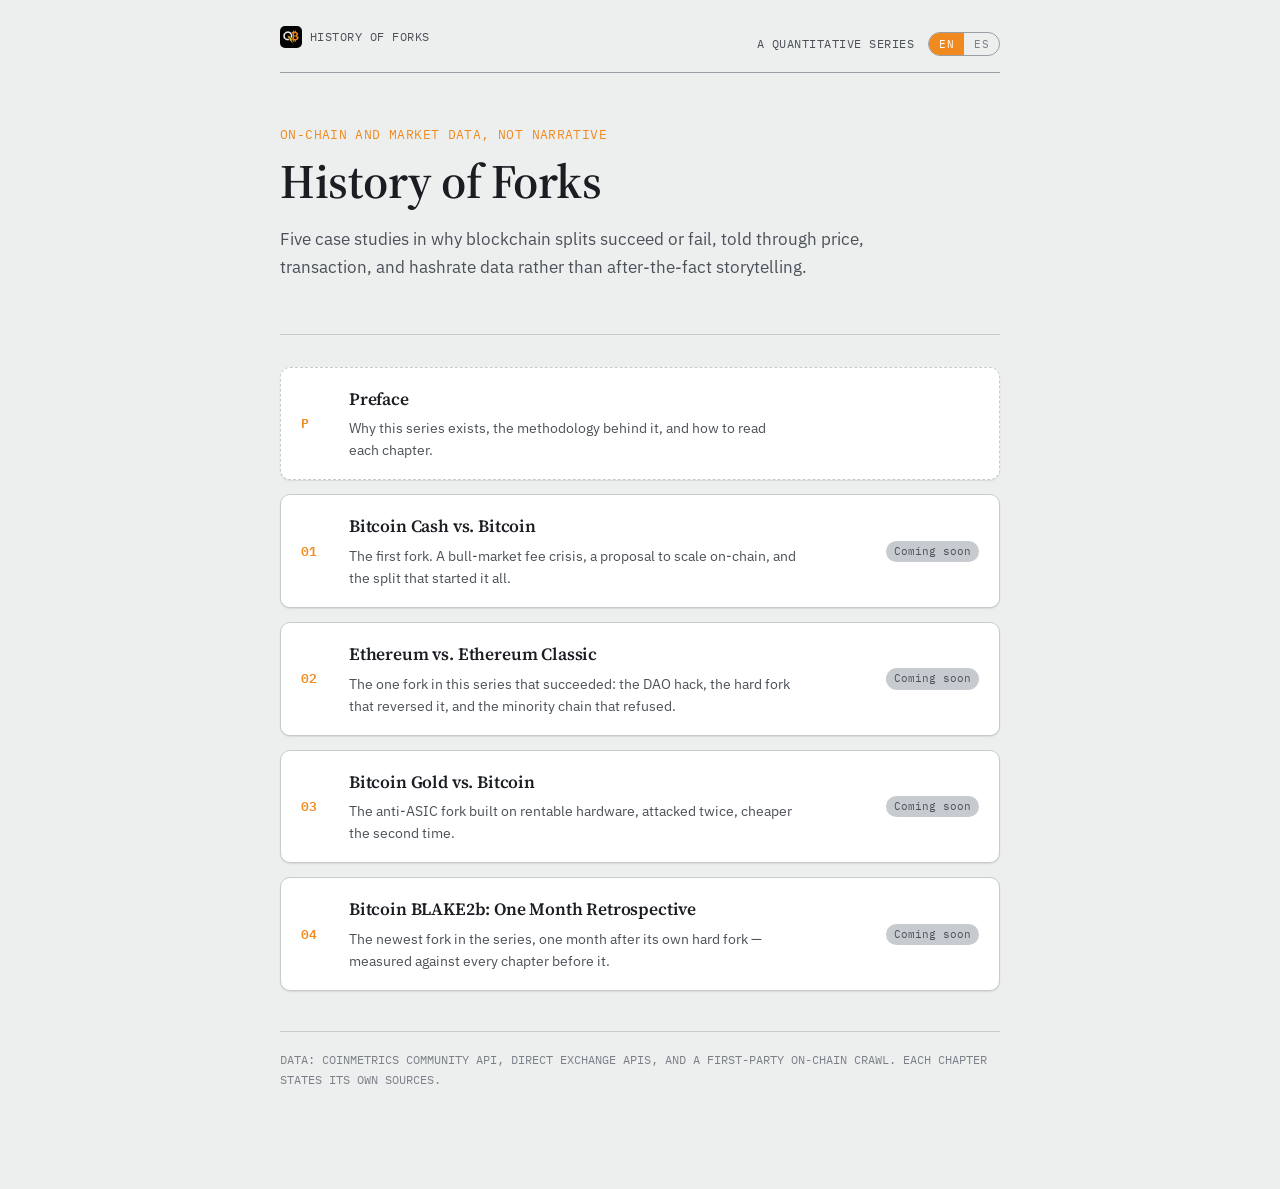
==== index.html @ f8e986f2 "Translate site brand name "History of Forks" to Spanish Co-Authored-By: Claude Sonnet 5 <noreply@ant" ====
<!DOCTYPE html>
<html lang="en">
<head>
<meta charset="UTF-8">
<meta name="viewport" content="width=device-width, initial-scale=1.0">
<title>History of Forks</title>
<meta name="description" content="Five case studies in why blockchain forks succeed or fail, built from on-chain and market data.">
<link rel="preconnect" href="https://fonts.googleapis.com">
<link rel="preconnect" href="https://fonts.gstatic.com" crossorigin>
<link href="https://fonts.googleapis.com/css2?family=Source+Serif+4:opsz,wght@8..60,400;8..60,600;8..60,700&family=IBM+Plex+Sans:wght@400;500;600&family=IBM+Plex+Mono:wght@400;500;600&display=swap" rel="stylesheet">
<style>
  :root{
    color-scheme: light dark;
    --bg:#EDEFEF; --panel:#FFFFFF; --ink:#1A1D22; --ink-soft:#4B5158; --ink-mute:#7A8087;
    --rule:#C7CBCF; --rule-strong:#9AA0A6; --accent:#F08A1E;
    --shadow-sm:0 1px 2px rgba(20,22,25,0.06), 0 1px 1px rgba(20,22,25,0.04);
    --shadow-md:0 6px 16px rgba(20,22,25,0.10), 0 2px 4px rgba(20,22,25,0.06);
  }
  @media (prefers-color-scheme: dark){
    :root:not([data-theme="light"]){
      --bg:#14161B; --panel:#1B1E24; --ink:#EDECE6; --ink-soft:#A8ADB4; --ink-mute:#787E86;
      --rule:#33373E; --rule-strong:#4A4F57; --accent:#F08A1E;
      --shadow-sm:0 1px 2px rgba(0,0,0,0.30), 0 1px 1px rgba(0,0,0,0.20);
      --shadow-md:0 8px 20px rgba(0,0,0,0.38), 0 2px 6px rgba(0,0,0,0.28);
    }
  }
  :root[data-theme="dark"]{
    --bg:#14161B; --panel:#1B1E24; --ink:#EDECE6; --ink-soft:#A8ADB4; --ink-mute:#787E86;
    --rule:#33373E; --rule-strong:#4A4F57; --accent:#F08A1E;
    --shadow-sm:0 1px 2px rgba(0,0,0,0.30), 0 1px 1px rgba(0,0,0,0.20);
    --shadow-md:0 8px 20px rgba(0,0,0,0.38), 0 2px 6px rgba(0,0,0,0.28);
  }
  *{box-sizing:border-box;}
  html,body{margin:0;padding:0;}
  body{
    background:var(--bg); color:var(--ink);
    font-family:'IBM Plex Sans',sans-serif; line-height:1.6;
    -webkit-font-smoothing:antialiased;
  }
  .wrap{max-width:760px; margin:0 auto; padding:0 20px 100px;}
  h1,h2{font-family:'Source Serif 4',serif; font-weight:600; letter-spacing:-0.01em; margin:0; text-wrap:balance;}

  header.masthead{
    display:flex; justify-content:space-between; align-items:baseline; gap:10px; flex-wrap:wrap;
    padding:26px 0 16px; border-bottom:1px solid var(--rule-strong);
    font-family:'IBM Plex Mono',monospace; font-size:0.78rem; letter-spacing:0.04em;
    color:var(--ink-soft); text-transform:uppercase;
  }
  .masthead-brand{display:inline-flex; align-items:center; gap:8px;}
  .brand-logo{width:22px; height:22px; border-radius:5px; display:block;}
  .masthead-right{display:flex; align-items:center; gap:14px;}
  .lang-toggle{display:flex; border:1px solid var(--rule-strong); border-radius:20px; overflow:hidden;}
  .lang-toggle button{
    font-family:'IBM Plex Mono',monospace; font-size:0.7rem; letter-spacing:0.04em;
    padding:4px 10px; border:none; background:transparent; color:var(--ink-mute);
    cursor:pointer; text-transform:uppercase;
  }
  .lang-toggle button.active{background:var(--accent); color:#fff;}

  .hero{padding:52px 0 36px; border-bottom:1px solid var(--rule);}
  .hero .eyebrow{font-family:'IBM Plex Mono',monospace; font-size:0.8rem; color:var(--accent); letter-spacing:0.03em; margin-bottom:10px;}
  .hero h1{font-size:clamp(2rem,4.6vw,3rem); line-height:1.12;}
  .hero p{max-width:60ch; color:var(--ink-soft); font-size:1.08rem; margin-top:16px;}

  .chapters{display:flex; flex-direction:column; gap:14px; margin-top:32px;}
  .chapter-card{
    display:flex; align-items:center; gap:18px;
    background:var(--panel); border:1px solid var(--rule); border-radius:10px;
    padding:18px 20px; text-decoration:none; color:inherit;
    box-shadow:var(--shadow-sm);
    transition:transform 0.16s ease, box-shadow 0.16s ease;
  }
  .chapter-card:hover{transform:translateY(-2px); box-shadow:var(--shadow-md);}
  .chapter-num{
    font-family:'IBM Plex Mono',monospace; font-size:0.82rem; font-weight:600; color:var(--accent);
    width:30px; flex-shrink:0;
  }
  .chapter-body{flex:1; min-width:0;}
  .chapter-body h2{font-size:1.08rem; margin-bottom:4px;}
  .chapter-body p{margin:0; font-size:0.86rem; color:var(--ink-soft); max-width:56ch;}
  .chapter-meta{
    font-family:'IBM Plex Mono',monospace; font-size:0.72rem; color:var(--ink-mute);
    text-align:right; flex-shrink:0; white-space:nowrap;
  }
  .chapter-meta .soon{
    display:inline-block; padding:2px 8px; border-radius:20px;
    background:var(--rule); color:var(--ink-soft); font-size:0.68rem;
  }
  .preface-card{border-style:dashed;}

  footer{margin-top:40px; padding-top:18px; border-top:1px solid var(--rule); font-family:'IBM Plex Mono',monospace; font-size:0.72rem; color:var(--ink-mute); line-height:1.7;}

  @media (max-width:520px){
    .chapter-card{flex-wrap:wrap;}
    .chapter-meta{width:100%; text-align:left; margin-top:4px;}
  }
</style>
</head>
<body>
<div class="wrap">

  <header class="masthead">
    <div class="masthead-brand"><img src="assets/quantbitcoin-logo.png" alt="QuantBitcoin logo" class="brand-logo"><span id="brand-name">History of Forks</span></div>
    <div class="masthead-right">
      <div id="masthead-sub">A quantitative series</div>
      <div class="lang-toggle" role="group" aria-label="Language">
        <button type="button" class="active" data-lang="en">EN</button>
        <button type="button" data-lang="es">ES</button>
      </div>
    </div>
  </header>

  <div class="hero">
    <div class="eyebrow" id="eyebrow">ON-CHAIN AND MARKET DATA, NOT NARRATIVE</div>
    <h1 id="hero-h1">History of Forks</h1>
    <p id="hero-p">Five case studies in why blockchain splits succeed or fail, told through price, transaction, and hashrate data rather than after-the-fact storytelling.</p>
  </div>

  <div class="chapters">
    <a class="chapter-card preface-card" href="preface.html">
      <div class="chapter-num">P</div>
      <div class="chapter-body">
        <h2 id="pref-h2">Preface</h2>
        <p id="pref-p">Why this series exists, the methodology behind it, and how to read each chapter.</p>
      </div>
      <div class="chapter-meta"></div>
    </a>

    <a class="chapter-card" href="bch-vs-btc.html">
      <div class="chapter-num">01</div>
      <div class="chapter-body">
        <h2>Bitcoin Cash vs. Bitcoin</h2>
        <p id="ch1-p">The first fork. A bull-market fee crisis, a proposal to scale on-chain, and the split that started it all.</p>
      </div>
      <div class="chapter-meta"><span class="soon" id="soon1">Coming soon</span></div>
    </a>

    <a class="chapter-card" href="eth-vs-etc.html">
      <div class="chapter-num">02</div>
      <div class="chapter-body">
        <h2>Ethereum vs. Ethereum Classic</h2>
        <p id="ch2-p">The one fork in this series that succeeded: the DAO hack, the hard fork that reversed it, and the minority chain that refused.</p>
      </div>
      <div class="chapter-meta"><span class="soon" id="soon2">Coming soon</span></div>
    </a>

    <a class="chapter-card" href="btg-vs-btc.html">
      <div class="chapter-num">03</div>
      <div class="chapter-body">
        <h2>Bitcoin Gold vs. Bitcoin</h2>
        <p id="ch3-p">The anti-ASIC fork built on rentable hardware, attacked twice, cheaper the second time.</p>
      </div>
      <div class="chapter-meta"><span class="soon" id="soon3">Coming soon</span></div>
    </a>

    <a class="chapter-card" href="blake2b-retrospective.html">
      <div class="chapter-num">04</div>
      <div class="chapter-body">
        <h2 id="ch4-h2">Bitcoin BLAKE2b: One Month Retrospective</h2>
        <p id="ch4-p">The newest fork in the series, one month after its own hard fork &mdash; measured against every chapter before it.</p>
      </div>
      <div class="chapter-meta"><span class="soon" id="soon4">Coming soon</span></div>
    </a>
  </div>

  <footer id="footer-text">
    DATA: COINMETRICS COMMUNITY API, DIRECT EXCHANGE APIS, AND A FIRST-PARTY ON-CHAIN CRAWL. EACH CHAPTER STATES ITS OWN SOURCES.
  </footer>

</div>
<script>
(function(){
  var IDS = ['brand-name','hero-h1','eyebrow','hero-p','masthead-sub','pref-h2','pref-p','ch1-p','soon1',
    'ch2-p','soon2','ch3-p','soon3','ch4-h2','ch4-p','soon4','footer-text'];

  var EN = {};
  IDS.forEach(function(id){
    var el = document.getElementById(id);
    if(el) EN[id] = el.innerHTML;
  });

  var ES = {
    'brand-name': 'Una historia de Forks',
    'hero-h1': 'Una historia de Forks',
    'eyebrow': 'DATOS ON-CHAIN Y DE MERCADO, NO NARRATIVA',
    'hero-p': 'Cinco casos de estudio sobre por qué las divisiones de blockchain triunfan o fracasan, contados a través de datos de precio, transacciones y hashrate, en lugar de narrativas construidas después de los hechos.',
    'masthead-sub': 'Una serie cuantitativa',
    'pref-h2': 'Prólogo',
    'pref-p': 'Por qué existe esta serie, la metodología detrás de ella y cómo leer cada capítulo.',
    'ch1-p': 'El primer fork. Una crisis de comisiones en pleno mercado alcista, una propuesta para escalar on-chain y la división que lo empezó todo.',
    'soon1': 'Próximamente',
    'ch2-p': 'El único fork de esta serie que tuvo éxito: el hackeo de The DAO, el hard fork que lo revirtió y la cadena minoritaria que se negó a seguirlo.',
    'soon2': 'Próximamente',
    'ch3-p': 'El fork anti-ASIC construido sobre hardware alquilable, atacado dos veces, más barato la segunda vez.',
    'soon3': 'Próximamente',
    'ch4-h2': 'Bitcoin BLAKE2b: Retrospectiva de un Mes',
    'ch4-p': 'El fork más reciente de la serie, un mes después de su propio hard fork, medido frente a cada capítulo anterior.',
    'soon4': 'Próximamente',
    'footer-text': 'DATOS: API COMUNITARIA DE COINMETRICS, APIS DIRECTAS DE EXCHANGES Y UN RASTREO ON-CHAIN PROPIO. CADA CAPÍTULO INDICA SUS PROPIAS FUENTES.'
  };

  var META = {
    en: {title:'History of Forks', desc:'Five case studies in why blockchain forks succeed or fail, built from on-chain and market data.'},
    es: {title:'Una historia de Forks', desc:'Cinco casos de estudio sobre por qué los forks de blockchain triunfan o fracasan, construidos a partir de datos on-chain y de mercado.'}
  };

  function applyLang(lang){
    var dict = lang === 'es' ? ES : EN;
    IDS.forEach(function(id){
      var el = document.getElementById(id);
      if(el && dict[id] != null) el.innerHTML = dict[id];
    });
    document.title = META[lang].title;
    var metaDesc = document.querySelector('meta[name="description"]');
    if(metaDesc) metaDesc.setAttribute('content', META[lang].desc);
    document.documentElement.lang = lang;
    document.querySelectorAll('.lang-toggle button').forEach(function(b){
      b.classList.toggle('active', b.dataset.lang === lang);
    });
    try{ localStorage.setItem('site-lang', lang); }catch(e){}
  }

  document.querySelectorAll('.lang-toggle button').forEach(function(b){
    b.addEventListener('click', function(){ applyLang(b.dataset.lang); });
  });

  var saved = null;
  try{ saved = localStorage.getItem('site-lang'); }catch(e){}
  if(saved === 'es') applyLang('es');
})();
</script>
</body>
</html>
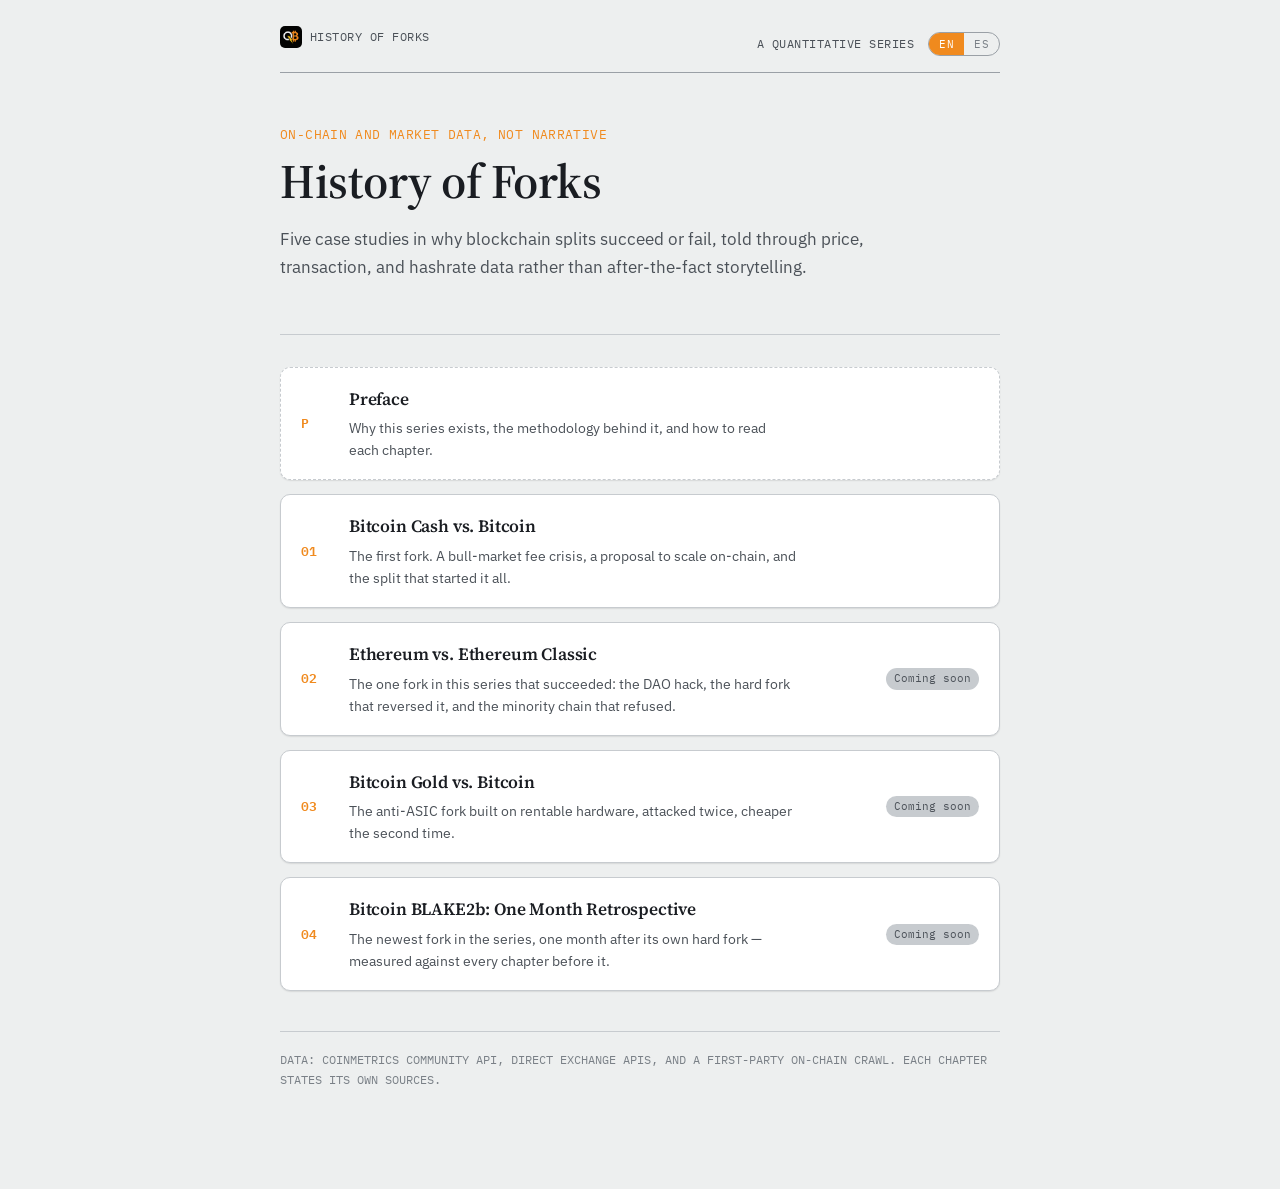
==== commit 68414b34: "Publish Chapter 1: Bitcoin Cash vs. Bitcoin Adds the full BCH vs. BTC chapter with bilingual EN/ES c" ====
--- a/index.html
+++ b/index.html
@@ -132,7 +132,7 @@
         <h2>Bitcoin Cash vs. Bitcoin</h2>
         <p id="ch1-p">The first fork. A bull-market fee crisis, a proposal to scale on-chain, and the split that started it all.</p>
       </div>
-      <div class="chapter-meta"><span class="soon" id="soon1">Coming soon</span></div>
+      <div class="chapter-meta"></div>
     </a>
 
     <a class="chapter-card" href="eth-vs-etc.html">
@@ -170,7 +170,7 @@
 </div>
 <script>
 (function(){
-  var IDS = ['brand-name','hero-h1','eyebrow','hero-p','masthead-sub','pref-h2','pref-p','ch1-p','soon1',
+  var IDS = ['brand-name','hero-h1','eyebrow','hero-p','masthead-sub','pref-h2','pref-p','ch1-p',
     'ch2-p','soon2','ch3-p','soon3','ch4-h2','ch4-p','soon4','footer-text'];
 
   var EN = {};
@@ -188,7 +188,6 @@
     'pref-h2': 'Prólogo',
     'pref-p': 'Por qué existe esta serie, la metodología detrás de ella y cómo leer cada capítulo.',
     'ch1-p': 'El primer fork. Una crisis de comisiones en pleno mercado alcista, una propuesta para escalar on-chain y la división que lo empezó todo.',
-    'soon1': 'Próximamente',
     'ch2-p': 'El único fork de esta serie que tuvo éxito: el hackeo de The DAO, el hard fork que lo revirtió y la cadena minoritaria que se negó a seguirlo.',
     'soon2': 'Próximamente',
     'ch3-p': 'El fork anti-ASIC construido sobre hardware alquilable, atacado dos veces, más barato la segunda vez.',
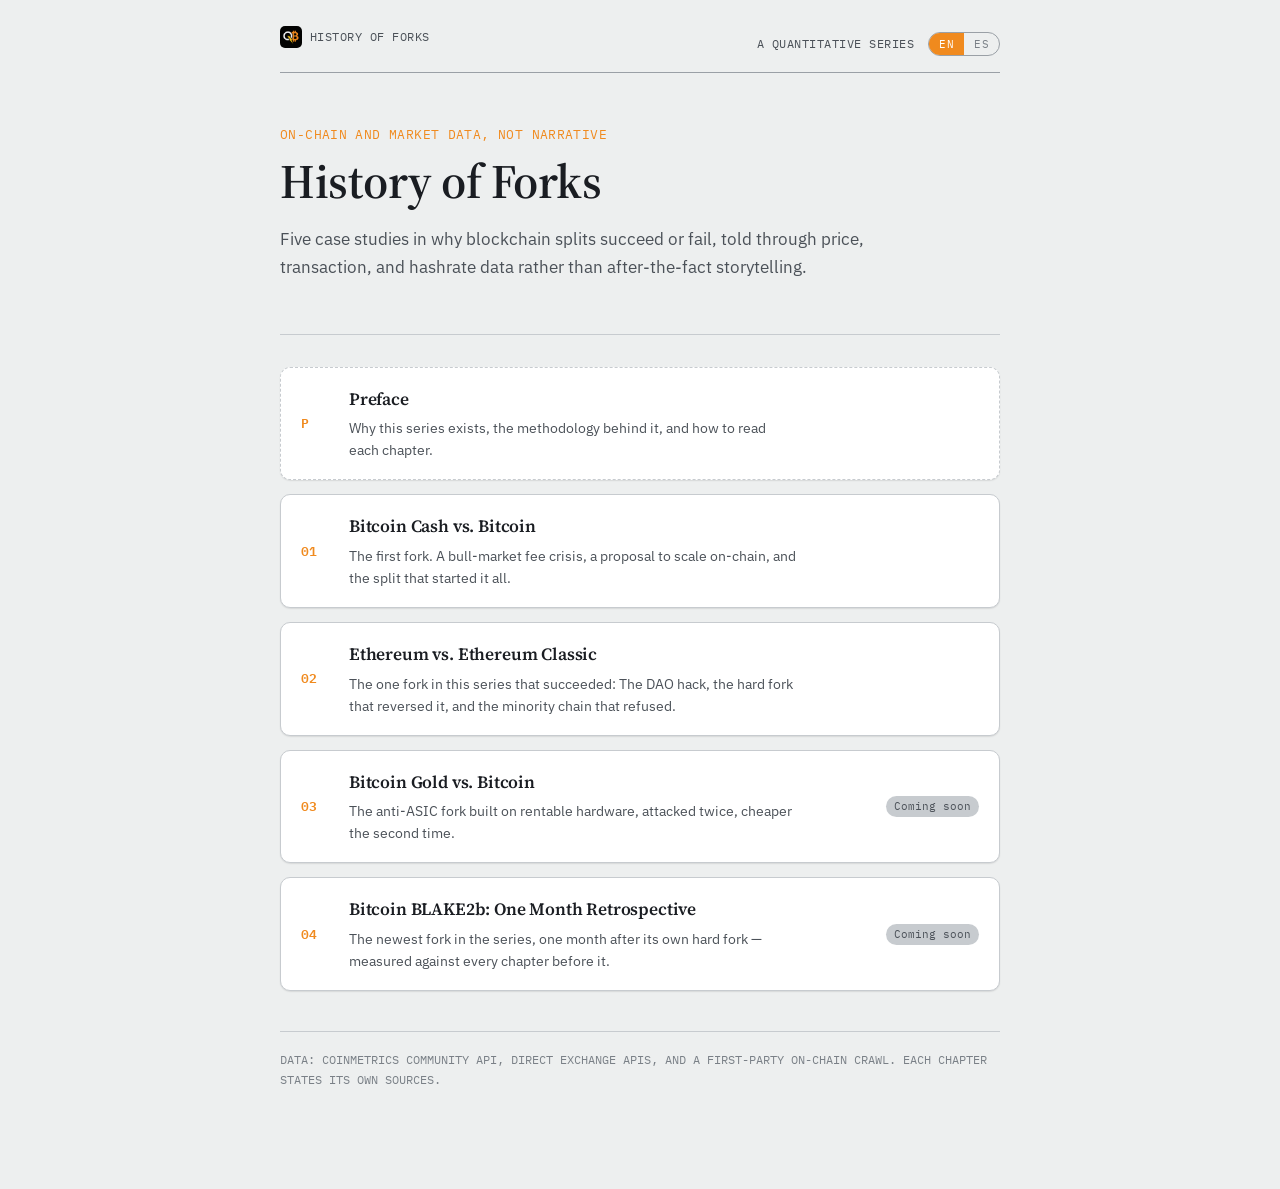
==== commit 74939238: "Publish Chapter 2: Ethereum vs. Ethereum Classic Finish the ETH/ETC chapter and link it from the hom" ====
--- a/index.html
+++ b/index.html
@@ -3,6 +3,7 @@
 <head>
 <meta charset="UTF-8">
 <meta name="viewport" content="width=device-width, initial-scale=1.0">
+<link rel="icon" type="image/png" href="assets/quantbitcoin-logo-rounded.png">
 <title>History of Forks</title>
 <meta name="description" content="Five case studies in why blockchain forks succeed or fail, built from on-chain and market data.">
 <link rel="preconnect" href="https://fonts.googleapis.com">
@@ -139,9 +140,9 @@
       <div class="chapter-num">02</div>
       <div class="chapter-body">
         <h2>Ethereum vs. Ethereum Classic</h2>
-        <p id="ch2-p">The one fork in this series that succeeded: the DAO hack, the hard fork that reversed it, and the minority chain that refused.</p>
-      </div>
-      <div class="chapter-meta"><span class="soon" id="soon2">Coming soon</span></div>
+        <p id="ch2-p">The one fork in this series that succeeded: The DAO hack, the hard fork that reversed it, and the minority chain that refused.</p>
+      </div>
+      <div class="chapter-meta"></div>
     </a>
 
     <a class="chapter-card" href="btg-vs-btc.html">
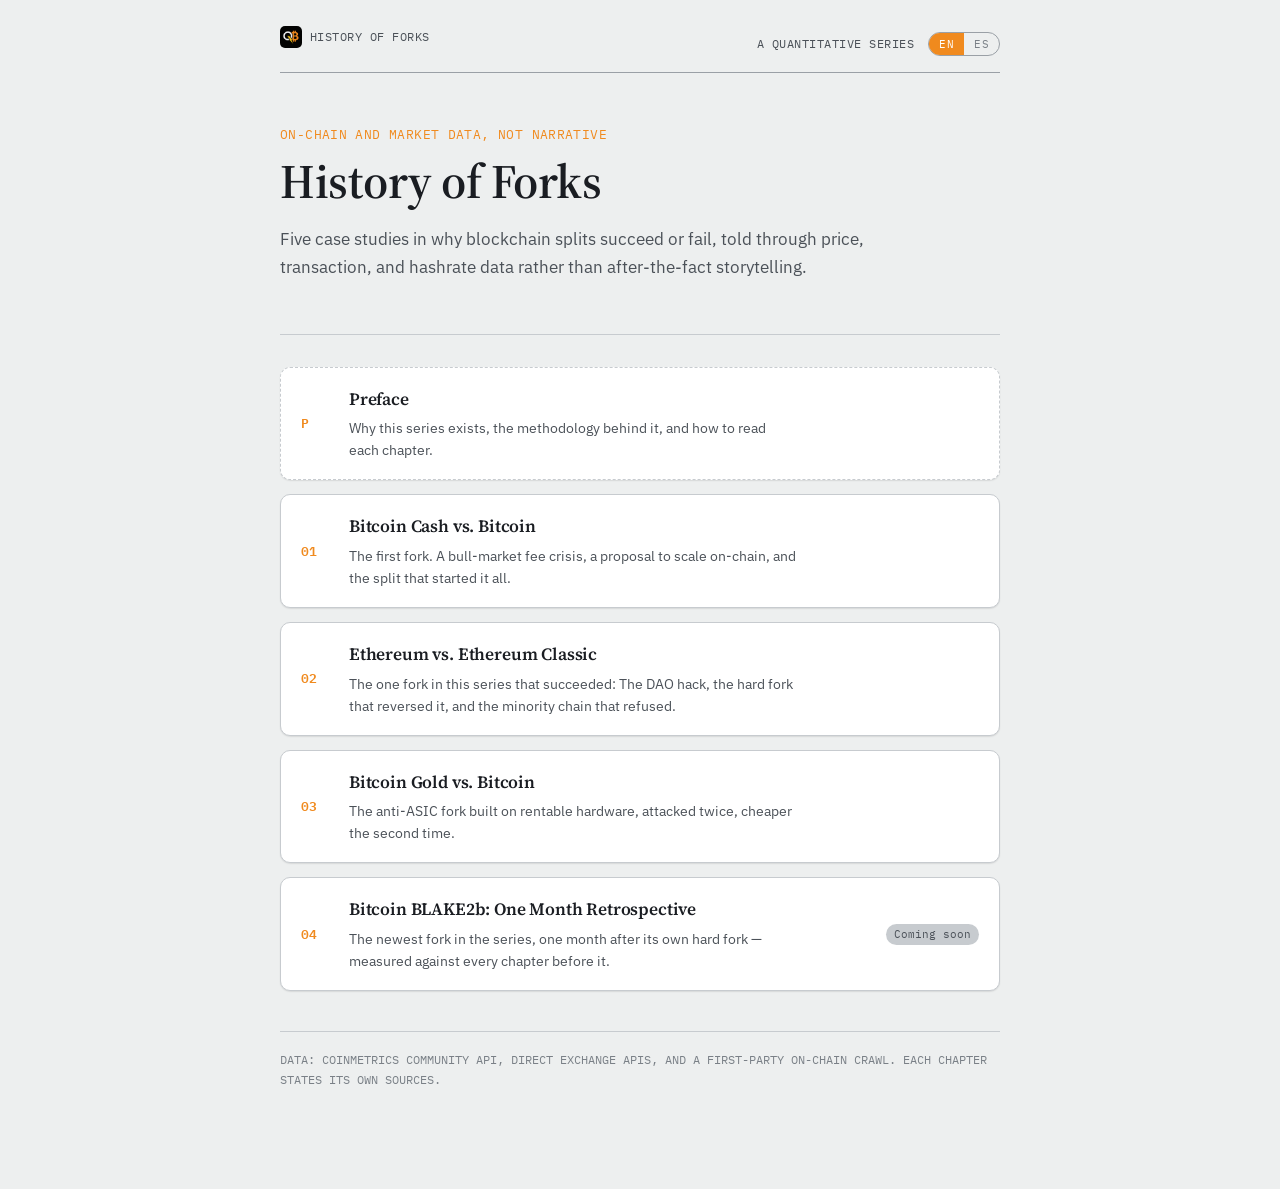
==== commit 0e04e2b4: "Link Chapter 3 (Bitcoin Gold) as live from home and preface Co-Authored-By: Claude Opus 5.5 <noreply" ====
--- a/index.html
+++ b/index.html
@@ -151,7 +151,7 @@
         <h2>Bitcoin Gold vs. Bitcoin</h2>
         <p id="ch3-p">The anti-ASIC fork built on rentable hardware, attacked twice, cheaper the second time.</p>
       </div>
-      <div class="chapter-meta"><span class="soon" id="soon3">Coming soon</span></div>
+      <div class="chapter-meta"></div>
     </a>
 
     <a class="chapter-card" href="blake2b-retrospective.html">
@@ -184,17 +184,17 @@
     'brand-name': 'Una historia de Forks',
     'hero-h1': 'Una historia de Forks',
     'eyebrow': 'DATOS ON-CHAIN Y DE MERCADO, NO NARRATIVA',
-    'hero-p': 'Cinco casos de estudio sobre por qué las divisiones de blockchain triunfan o fracasan, contados a través de datos de precio, transacciones y hashrate, en lugar de narrativas construidas después de los hechos.',
+    'hero-p': 'Cinco casos de estudio sobre por qué las divisiones de <em>blockchain</em> triunfan o fracasan, contados a través de datos de precio, transacciones y <em>hashrate</em>, en lugar de narrativas construidas después de los hechos.',
     'masthead-sub': 'Una serie cuantitativa',
     'pref-h2': 'Prólogo',
     'pref-p': 'Por qué existe esta serie, la metodología detrás de ella y cómo leer cada capítulo.',
-    'ch1-p': 'El primer fork. Una crisis de comisiones en pleno mercado alcista, una propuesta para escalar on-chain y la división que lo empezó todo.',
-    'ch2-p': 'El único fork de esta serie que tuvo éxito: el hackeo de The DAO, el hard fork que lo revirtió y la cadena minoritaria que se negó a seguirlo.',
+    'ch1-p': 'El primer <em>fork</em>. Una crisis de comisiones en pleno mercado alcista, una propuesta para escalar <em>on-chain</em> y la división que lo empezó todo.',
+    'ch2-p': 'El único <em>fork</em> de esta serie que tuvo éxito: el hackeo de <em>The DAO</em>, el <em>hard fork</em> que lo revirtió y la cadena minoritaria que se negó a seguirlo.',
     'soon2': 'Próximamente',
-    'ch3-p': 'El fork anti-ASIC construido sobre hardware alquilable, atacado dos veces, más barato la segunda vez.',
+    'ch3-p': 'El <em>fork</em> anti-ASIC construido sobre hardware alquilable, atacado dos veces, más barato la segunda vez.',
     'soon3': 'Próximamente',
     'ch4-h2': 'Bitcoin BLAKE2b: Retrospectiva de un Mes',
-    'ch4-p': 'El fork más reciente de la serie, un mes después de su propio hard fork, medido frente a cada capítulo anterior.',
+    'ch4-p': 'El <em>fork</em> más reciente de la serie, un mes después de su propio <em>hard fork</em>, medido frente a cada capítulo anterior.',
     'soon4': 'Próximamente',
     'footer-text': 'DATOS: API COMUNITARIA DE COINMETRICS, APIS DIRECTAS DE EXCHANGES Y UN RASTREO ON-CHAIN PROPIO. CADA CAPÍTULO INDICA SUS PROPIAS FUENTES.'
   };
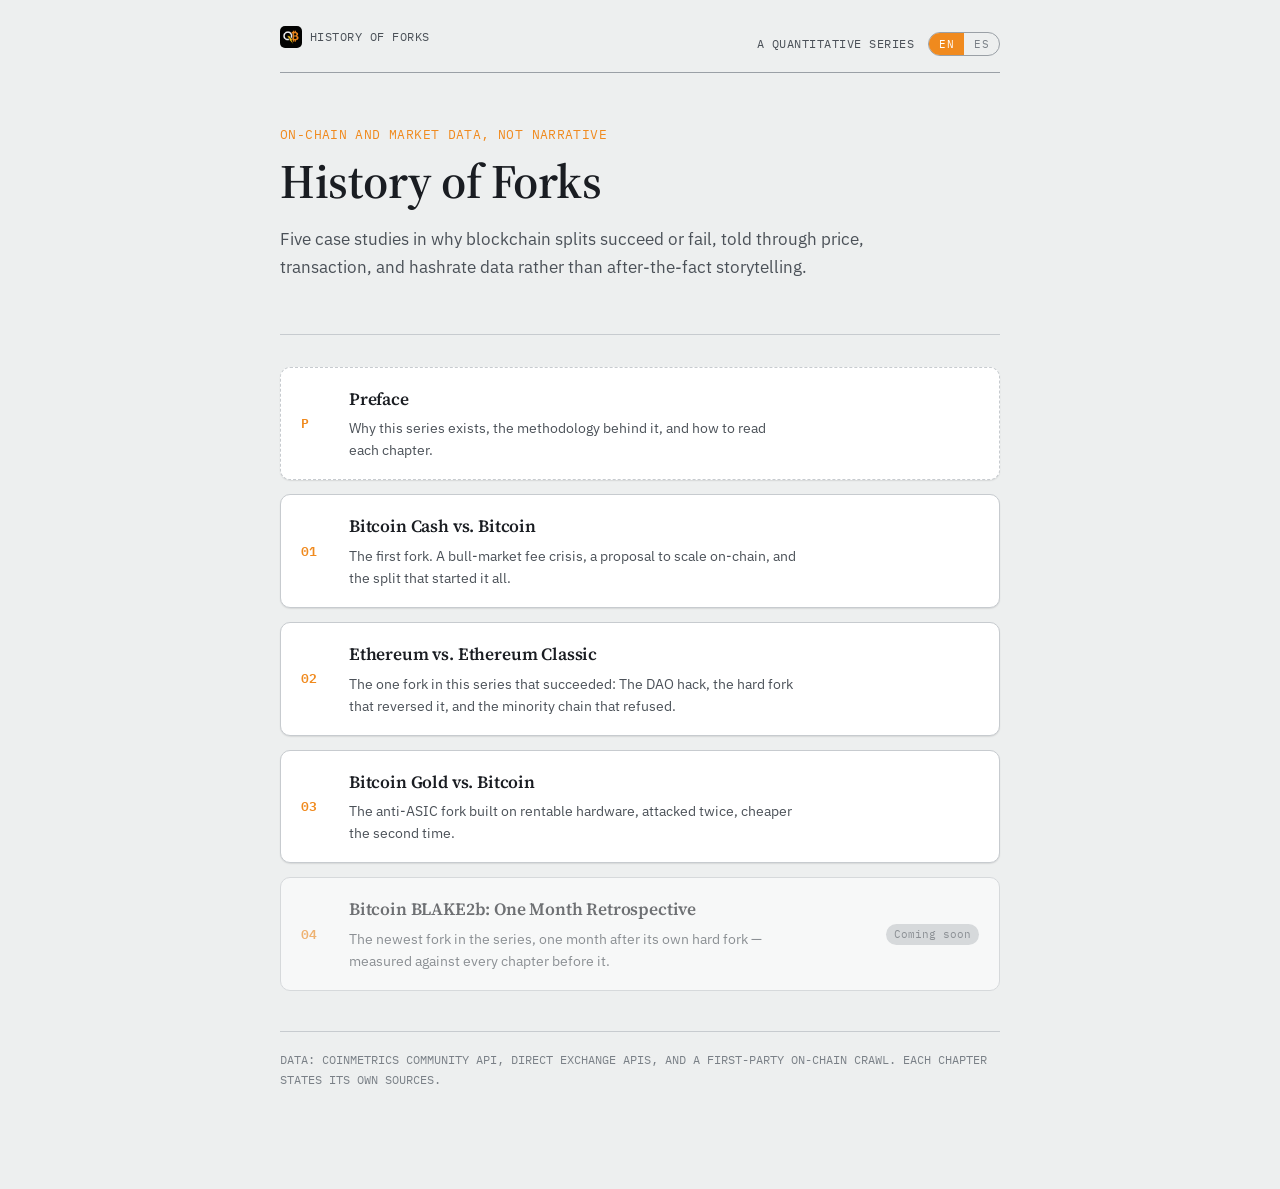
==== commit 20396261: "Chapter 4: mark as work in progress, unlink from index until ready Co-Authored-By: Claude Opus 5.5 <" ====
--- a/index.html
+++ b/index.html
@@ -88,6 +88,8 @@
     background:var(--rule); color:var(--ink-soft); font-size:0.68rem;
   }
   .preface-card{border-style:dashed;}
+  .chapter-card.unavailable{opacity:0.6; box-shadow:none; cursor:default;}
+  .chapter-card.unavailable:hover{transform:none; box-shadow:none;}
 
   footer{margin-top:40px; padding-top:18px; border-top:1px solid var(--rule); font-family:'IBM Plex Mono',monospace; font-size:0.72rem; color:var(--ink-mute); line-height:1.7;}
 
@@ -154,14 +156,14 @@
       <div class="chapter-meta"></div>
     </a>
 
-    <a class="chapter-card" href="blake2b-retrospective.html">
+    <div class="chapter-card unavailable" aria-disabled="true">
       <div class="chapter-num">04</div>
       <div class="chapter-body">
         <h2 id="ch4-h2">Bitcoin BLAKE2b: One Month Retrospective</h2>
         <p id="ch4-p">The newest fork in the series, one month after its own hard fork &mdash; measured against every chapter before it.</p>
       </div>
       <div class="chapter-meta"><span class="soon" id="soon4">Coming soon</span></div>
-    </a>
+    </div>
   </div>
 
   <footer id="footer-text">
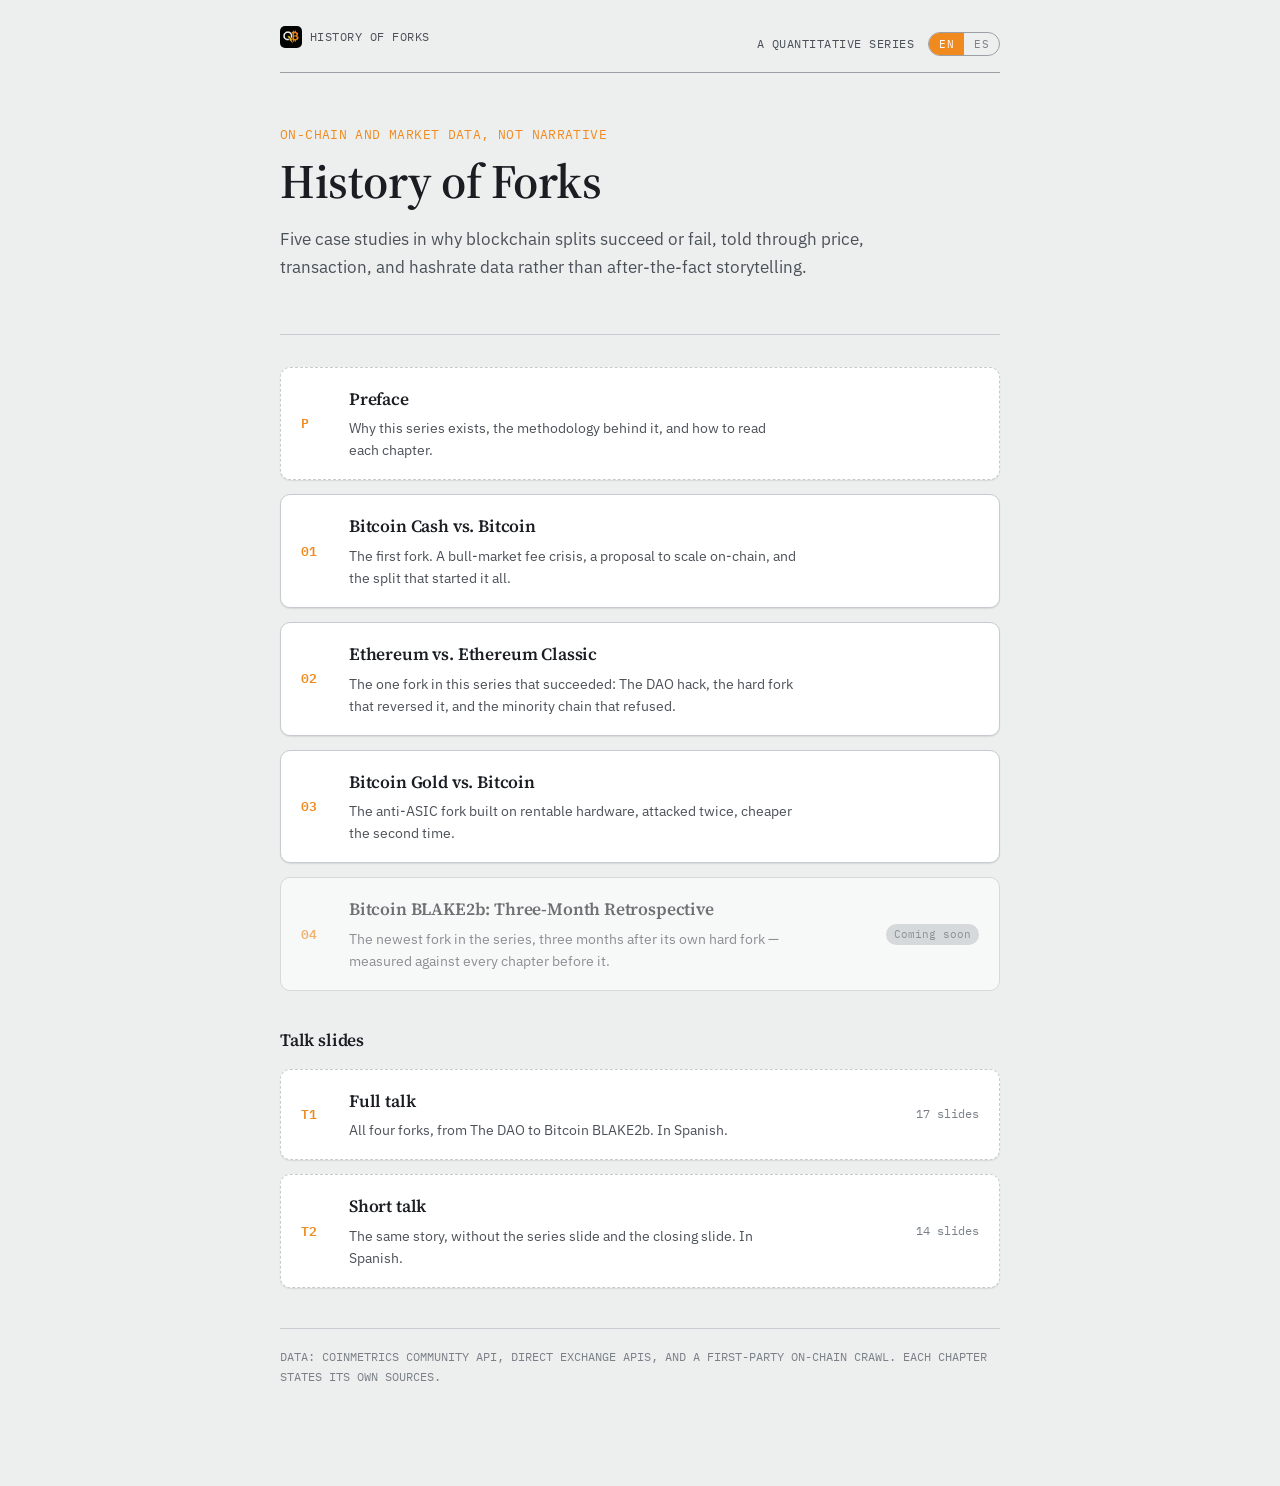
==== commit 878ab8d3: "Chapter 4: three-month refresh, new prose, Spanish text; reading aids on all chapters - Chapter 4 (s" ====
--- a/index.html
+++ b/index.html
@@ -8,7 +8,7 @@
 <meta name="description" content="Five case studies in why blockchain forks succeed or fail, built from on-chain and market data.">
 <link rel="preconnect" href="https://fonts.googleapis.com">
 <link rel="preconnect" href="https://fonts.gstatic.com" crossorigin>
-<link href="https://fonts.googleapis.com/css2?family=Source+Serif+4:opsz,wght@8..60,400;8..60,600;8..60,700&family=IBM+Plex+Sans:wght@400;500;600&family=IBM+Plex+Mono:wght@400;500;600&display=swap" rel="stylesheet">
+<link href="https://fonts.googleapis.com/css2?family=Source+Serif+4:opsz,wght@8..60,400;8..60,600&family=IBM+Plex+Sans:ital,wght@0,400;0,600;1,400&family=IBM+Plex+Mono:wght@400;600&display=swap" rel="stylesheet">
 <style>
   :root{
     color-scheme: light dark;
@@ -90,6 +90,8 @@
   .preface-card{border-style:dashed;}
   .chapter-card.unavailable{opacity:0.6; box-shadow:none; cursor:default;}
   .chapter-card.unavailable:hover{transform:none; box-shadow:none;}
+  .talks-h2{font-size:1.08rem; margin-top:36px;}
+  .talks{margin-top:14px;}
 
   footer{margin-top:40px; padding-top:18px; border-top:1px solid var(--rule); font-family:'IBM Plex Mono',monospace; font-size:0.72rem; color:var(--ink-mute); line-height:1.7;}
 
@@ -159,11 +161,32 @@
     <div class="chapter-card unavailable" aria-disabled="true">
       <div class="chapter-num">04</div>
       <div class="chapter-body">
-        <h2 id="ch4-h2">Bitcoin BLAKE2b: One Month Retrospective</h2>
-        <p id="ch4-p">The newest fork in the series, one month after its own hard fork &mdash; measured against every chapter before it.</p>
+        <h2 id="ch4-h2">Bitcoin BLAKE2b: Three-Month Retrospective</h2>
+        <p id="ch4-p">The newest fork in the series, three months after its own hard fork &mdash; measured against every chapter before it.</p>
       </div>
       <div class="chapter-meta"><span class="soon" id="soon4">Coming soon</span></div>
     </div>
+  </div>
+
+  <h2 class="talks-h2" id="talks-h2">Talk slides</h2>
+  <div class="chapters talks">
+    <a class="chapter-card preface-card" href="presentacion/presentacion.html">
+      <div class="chapter-num">T1</div>
+      <div class="chapter-body">
+        <h2 id="talk1-h2">Full talk</h2>
+        <p id="talk1-p">All four forks, from The DAO to Bitcoin BLAKE2b. In Spanish.</p>
+      </div>
+      <div class="chapter-meta" id="talk1-meta">17 slides</div>
+    </a>
+
+    <a class="chapter-card preface-card" href="presentacion/presentacion-corto.html">
+      <div class="chapter-num">T2</div>
+      <div class="chapter-body">
+        <h2 id="talk2-h2">Short talk</h2>
+        <p id="talk2-p">The same story, without the series slide and the closing slide. In Spanish.</p>
+      </div>
+      <div class="chapter-meta" id="talk2-meta">14 slides</div>
+    </a>
   </div>
 
   <footer id="footer-text">
@@ -174,7 +197,8 @@
 <script>
 (function(){
   var IDS = ['brand-name','hero-h1','eyebrow','hero-p','masthead-sub','pref-h2','pref-p','ch1-p',
-    'ch2-p','soon2','ch3-p','soon3','ch4-h2','ch4-p','soon4','footer-text'];
+    'ch2-p','soon2','ch3-p','soon3','ch4-h2','ch4-p','soon4','talks-h2','talk1-h2','talk1-p','talk1-meta',
+    'talk2-h2','talk2-p','talk2-meta','footer-text'];
 
   var EN = {};
   IDS.forEach(function(id){
@@ -195,9 +219,16 @@
     'soon2': 'Próximamente',
     'ch3-p': 'El <em>fork</em> anti-ASIC construido sobre hardware alquilable, atacado dos veces, más barato la segunda vez.',
     'soon3': 'Próximamente',
-    'ch4-h2': 'Bitcoin BLAKE2b: Retrospectiva de un Mes',
-    'ch4-p': 'El <em>fork</em> más reciente de la serie, un mes después de su propio <em>hard fork</em>, medido frente a cada capítulo anterior.',
+    'ch4-h2': 'Bitcoin BLAKE2b: Retrospectiva de Tres Meses',
+    'ch4-p': 'El <em>fork</em> más reciente de la serie, tres meses después de su propio <em>hard fork</em>, medido frente a cada capítulo anterior.',
     'soon4': 'Próximamente',
+    'talks-h2': 'Presentaciones',
+    'talk1-h2': 'Presentación completa',
+    'talk1-p': 'Los cuatro <em>forks</em>, de <em>The DAO</em> a Bitcoin BLAKE2b.',
+    'talk1-meta': '17 diapositivas',
+    'talk2-h2': 'Presentación corta',
+    'talk2-p': 'La misma historia, sin la diapositiva de la serie ni la de cierre.',
+    'talk2-meta': '14 diapositivas',
     'footer-text': 'DATOS: API COMUNITARIA DE COINMETRICS, APIS DIRECTAS DE EXCHANGES Y UN RASTREO ON-CHAIN PROPIO. CADA CAPÍTULO INDICA SUS PROPIAS FUENTES.'
   };
 
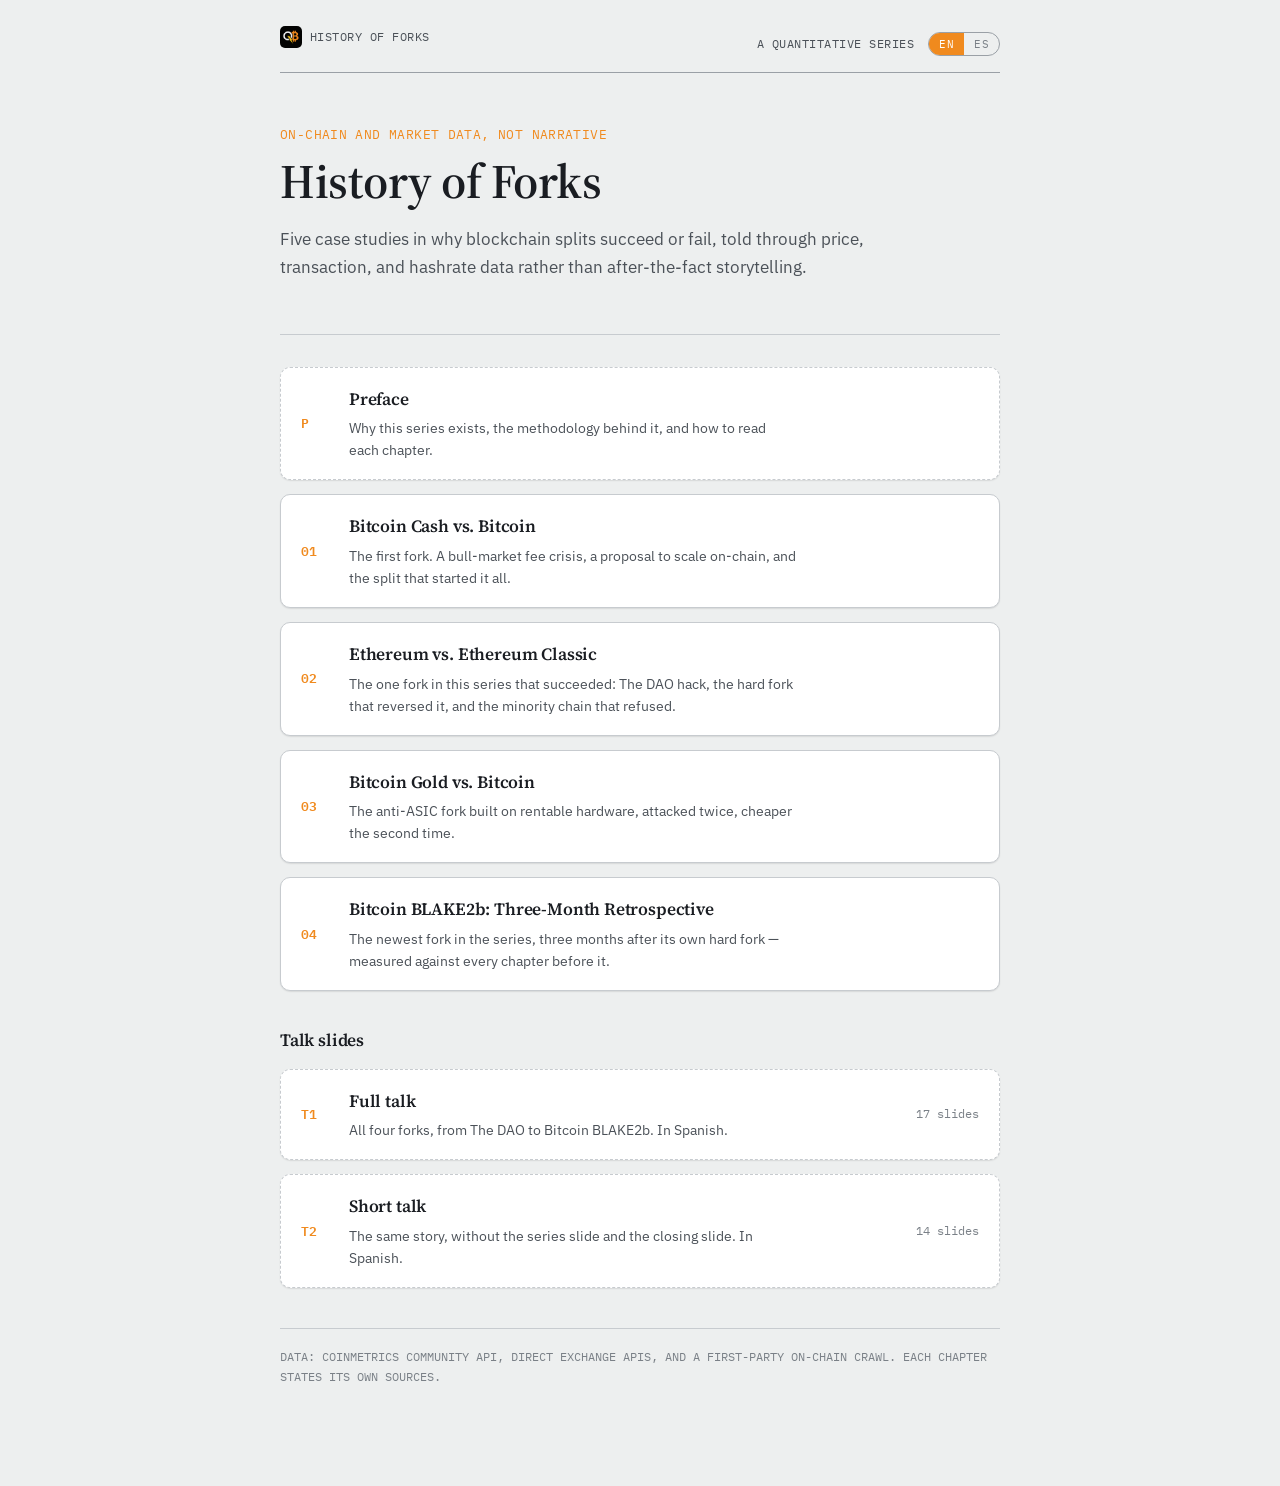
==== commit bba6e7fd: "Publish Chapter 4: Bitcoin BLAKE2b three-month retrospective - Chapter 4 goes live: no work-in-progr" ====
--- a/index.html
+++ b/index.html
@@ -158,14 +158,14 @@
       <div class="chapter-meta"></div>
     </a>
 
-    <div class="chapter-card unavailable" aria-disabled="true">
+    <a class="chapter-card" href="blake2b-retrospective.html">
       <div class="chapter-num">04</div>
       <div class="chapter-body">
         <h2 id="ch4-h2">Bitcoin BLAKE2b: Three-Month Retrospective</h2>
         <p id="ch4-p">The newest fork in the series, three months after its own hard fork &mdash; measured against every chapter before it.</p>
       </div>
-      <div class="chapter-meta"><span class="soon" id="soon4">Coming soon</span></div>
-    </div>
+      <div class="chapter-meta"></div>
+    </a>
   </div>
 
   <h2 class="talks-h2" id="talks-h2">Talk slides</h2>
